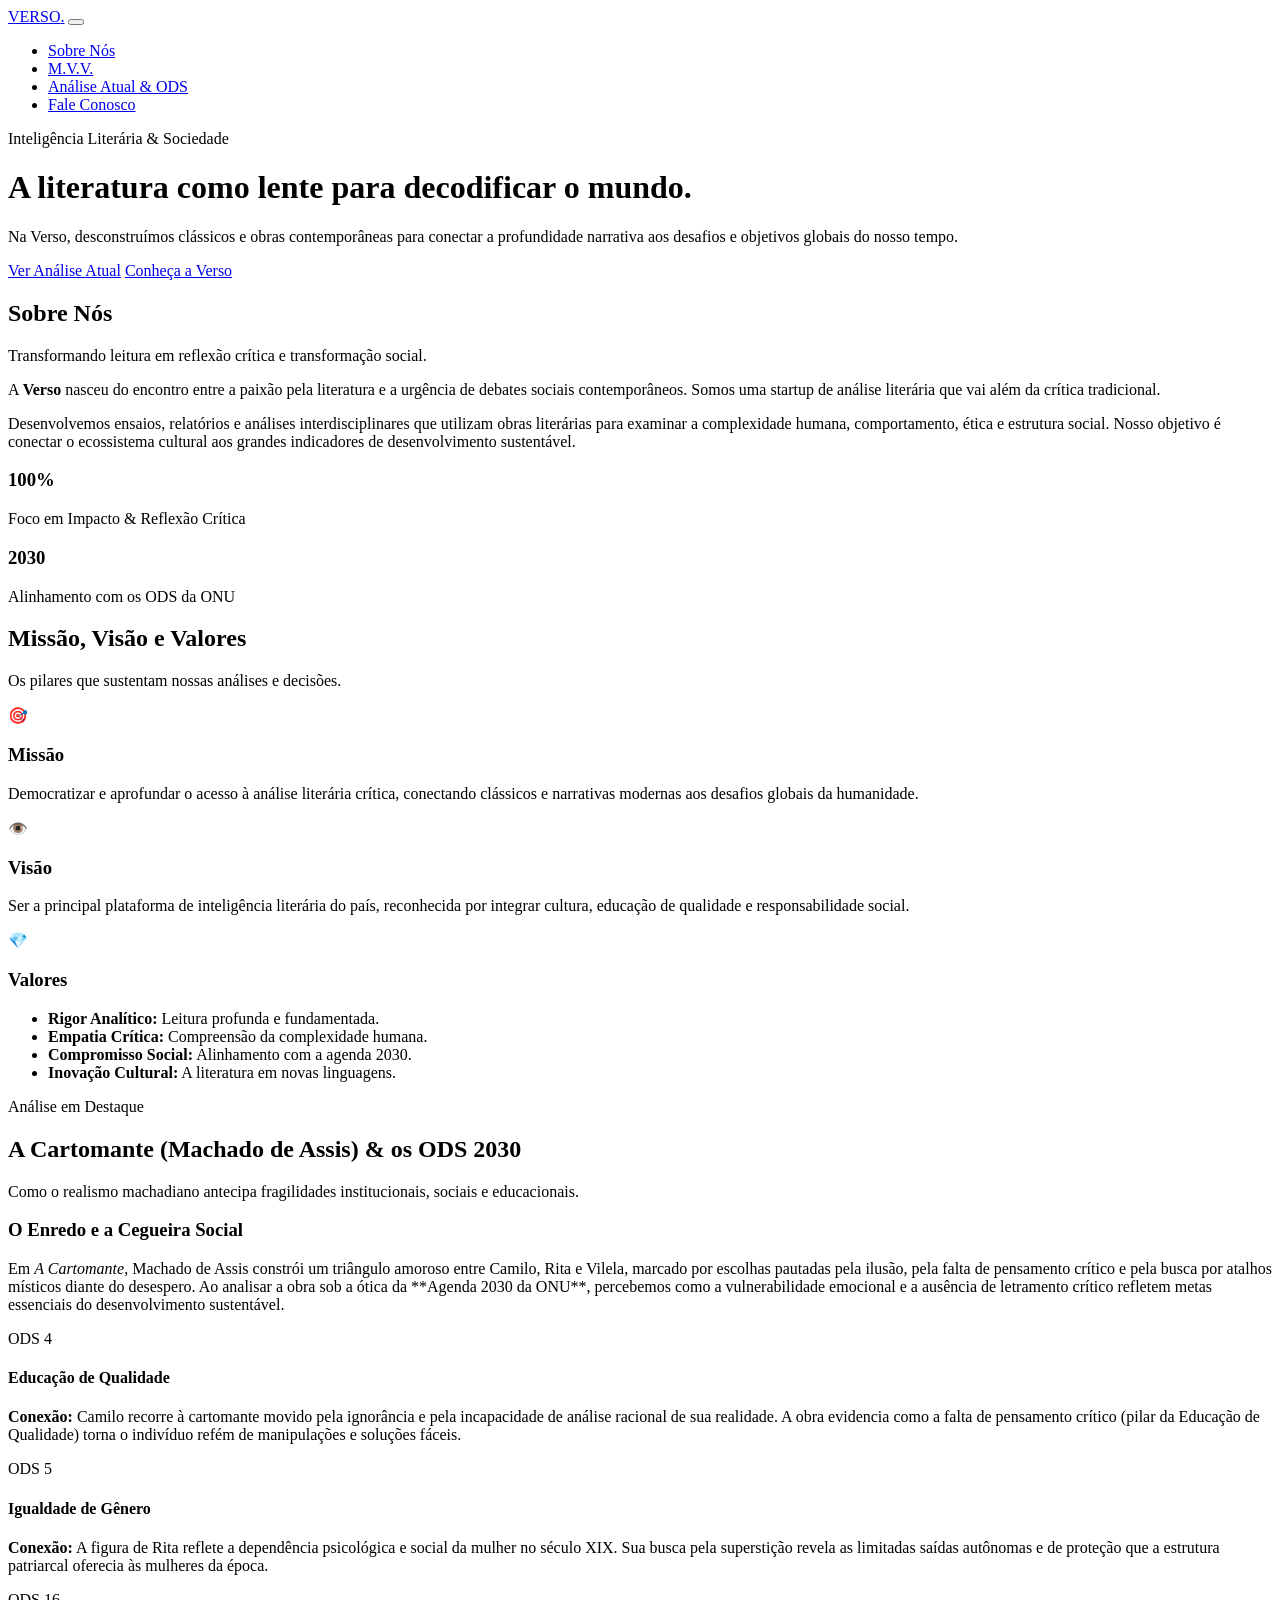
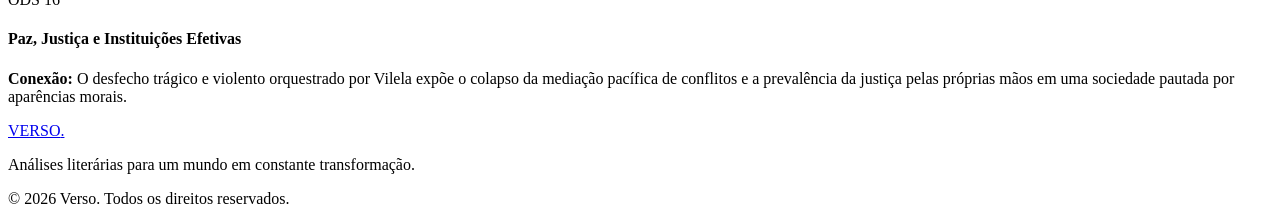
==== index.html @ 33c8052c "commit" ====
<!DOCTYPE html>
<html lang="pt-BR">
<head>
  <meta charset="UTF-8">
  <meta name="viewport" content="width=device-width, initial-scale=1.0">
  <title>Verso — Análises Literárias & Impacto Social</title>
  
  <!-- Fontes do Google -->
  <link rel="preconnect" href="https://fonts.googleapis.com">
  <link rel="preconnect" href="https://fonts.gstatic.com" crossorigin>
  <link href="https://fonts.googleapis.com/css2?family=Cormorant+Garamond:wght@400;600;700&family=Inter:wght@300;400;500;600&display=swap" rel="stylesheet">
  
  <link rel="stylesheet" href="styles.css">
</head>
<body>

  <!-- Navegação -->
  <nav class="navbar" id="navbar">
    <div class="container nav-container">
      <a href="#" class="logo">VERSO<span>.</span></a>
      <button class="nav-toggle" id="navToggle" aria-label="Abrir Menu">
        <span></span>
        <span></span>
      </button>
      <ul class="nav-links" id="navLinks">
        <li><a href="#sobre">Sobre Nós</a></li>
        <li><a href="#mvv">M.V.V.</a></li>
        <li><a href="#analise-ods">Análise Atual & ODS</a></li>
        <li><a href="#contato" class="btn-nav">Fale Conosco</a></li>
      </ul>
    </div>
  </nav>

  <!-- Hero Section -->
  <header class="hero">
    <div class="container hero-content">
      <span class="badge">Inteligência Literária & Sociedade</span>
      <h1>A literatura como lente para decodificar o mundo.</h1>
      <p>Na Verso, desconstruímos clássicos e obras contemporâneas para conectar a profundidade narrativa aos desafios e objetivos globais do nosso tempo.</p>
      <div class="hero-actions">
        <a href="#analise-ods" class="btn btn-primary">Ver Análise Atual</a>
        <a href="#sobre" class="btn btn-secondary">Conheça a Verso</a>
      </div>
    </div>
  </header>

  <!-- Sobre Nós -->
  <section id="sobre" class="section">
    <div class="container">
      <div class="section-header">
        <h2>Sobre Nós</h2>
        <p class="subtitle">Transformando leitura em reflexão crítica e transformação social.</p>
      </div>
      <div class="grid grid-2">
        <div class="about-text">
          <p>A <strong>Verso</strong> nasceu do encontro entre a paixão pela literatura e a urgência de debates sociais contemporâneos. Somos uma startup de análise literária que vai além da crítica tradicional.</p>
          <p>Desenvolvemos ensaios, relatórios e análises interdisciplinares que utilizam obras literárias para examinar a complexidade humana, comportamento, ética e estrutura social. Nosso objetivo é conectar o ecossistema cultural aos grandes indicadores de desenvolvimento sustentável.</p>
        </div>
        <div class="about-stats">
          <div class="stat-card">
            <h3>100%</h3>
            <p>Foco em Impacto & Reflexão Crítica</p>
          </div>
          <div class="stat-card">
            <h3>2030</h3>
            <p>Alinhamento com os ODS da ONU</p>
          </div>
        </div>
      </div>
    </div>
  </section>

  <!-- Missão, Visão e Valores -->
  <section id="mvv" class="section bg-alt">
    <div class="container">
      <div class="section-header">
        <h2>Missão, Visão e Valores</h2>
        <p class="subtitle">Os pilares que sustentam nossas análises e decisões.</p>
      </div>
      <div class="grid grid-3">
        <div class="card mvv-card">
          <div class="card-icon">🎯</div>
          <h3>Missão</h3>
          <p>Democratizar e aprofundar o acesso à análise literária crítica, conectando clássicos e narrativas modernas aos desafios globais da humanidade.</p>
        </div>
        <div class="card mvv-card">
          <div class="card-icon">👁️</div>
          <h3>Visão</h3>
          <p>Ser a principal plataforma de inteligência literária do país, reconhecida por integrar cultura, educação de qualidade e responsabilidade social.</p>
        </div>
        <div class="card mvv-card">
          <div class="card-icon">💎</div>
          <h3>Valores</h3>
          <ul>
            <li><strong>Rigor Analítico:</strong> Leitura profunda e fundamentada.</li>
            <li><strong>Empatia Crítica:</strong> Compreensão da complexidade humana.</li>
            <li><strong>Compromisso Social:</strong> Alinhamento com a agenda 2030.</li>
            <li><strong>Inovação Cultural:</strong> A literatura em novas linguagens.</li>
          </ul>
        </div>
      </div>
    </div>
  </section>

  <!-- Análise Atual & ODS 2030 -->
  <section id="analise-ods" class="section">
    <div class="container">
      <div class="section-header">
        <span class="badge badge-accent">Análise em Destaque</span>
        <h2>A Cartomante (Machado de Assis) & os ODS 2030</h2>
        <p class="subtitle">Como o realismo machadiano antecipa fragilidades institucionais, sociais e educacionais.</p>
      </div>

      <div class="analise-wrapper">
        <div class="analise-intro card">
          <h3>O Enredo e a Cegueira Social</h3>
          <p>Em <em>A Cartomante</em>, Machado de Assis constrói um triângulo amoroso entre Camilo, Rita e Vilela, marcado por escolhas pautadas pela ilusão, pela falta de pensamento crítico e pela busca por atalhos místicos diante do desespero. Ao analisar a obra sob a ótica da **Agenda 2030 da ONU**, percebemos como a vulnerabilidade emocional e a ausência de letramento crítico refletem metas essenciais do desenvolvimento sustentável.</p>
        </div>

        <div class="grid grid-3 ods-grid">
          <!-- ODS 4 -->
          <div class="card ods-card">
            <div class="ods-number">ODS 4</div>
            <h4>Educação de Qualidade</h4>
            <p><strong>Conexão:</strong> Camilo recorre à cartomante movido pela ignorância e pela incapacidade de análise racional de sua realidade. A obra evidencia como a falta de pensamento crítico (pilar da Educação de Qualidade) torna o indivíduo refém de manipulações e soluções fáceis.</p>
          </div>

          <!-- ODS 5 -->
          <div class="card ods-card">
            <div class="ods-number">ODS 5</div>
            <h4>Igualdade de Gênero</h4>
            <p><strong>Conexão:</strong> A figura de Rita reflete a dependência psicológica e social da mulher no século XIX. Sua busca pela superstição revela as limitadas saídas autônomas e de proteção que a estrutura patriarcal oferecia às mulheres da época.</p>
          </div>

          <!-- ODS 16 -->
          <div class="card ods-card">
            <div class="ods-number">ODS 16</div>
            <h4>Paz, Justiça e Instituições Efetivas</h4>
            <p><strong>Conexão:</strong> O desfecho trágico e violento orquestrado por Vilela expõe o colapso da mediação pacífica de conflitos e a prevalência da justiça pelas próprias mãos em uma sociedade pautada por aparências morais.</p>
          </div>
        </div>
      </div>
    </div>
  </section>

  <!-- Rodapé -->
  <footer id="contato" class="footer">
    <div class="container footer-container">
      <div class="footer-brand">
        <a href="#" class="logo">VERSO<span>.</span></a>
        <p>Análises literárias para um mundo em constante transformação.</p>
      </div>
      <div class="footer-bottom">
        <p>&copy; 2026 Verso. Todos os direitos reservados.</p>
      </div>
    </div>
  </footer>

  <script src="script.js"></script>
</body>
</html>
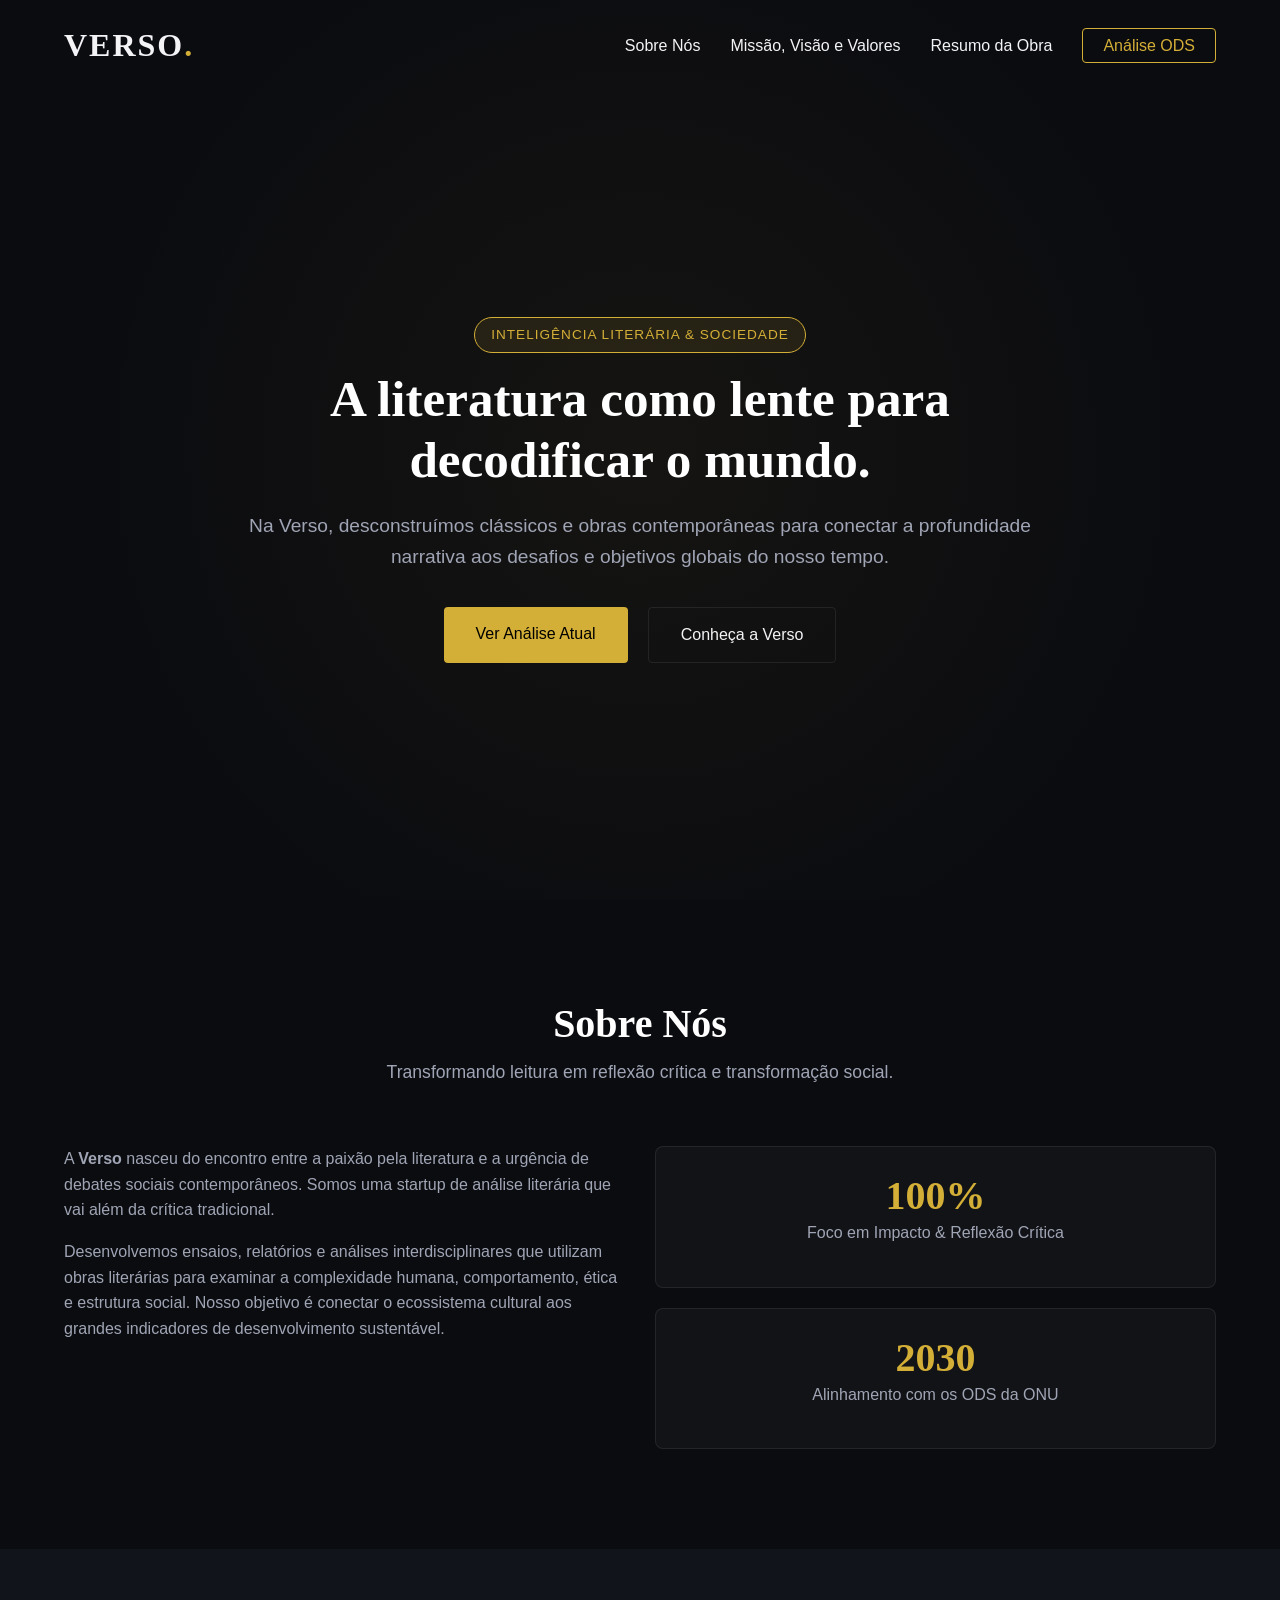
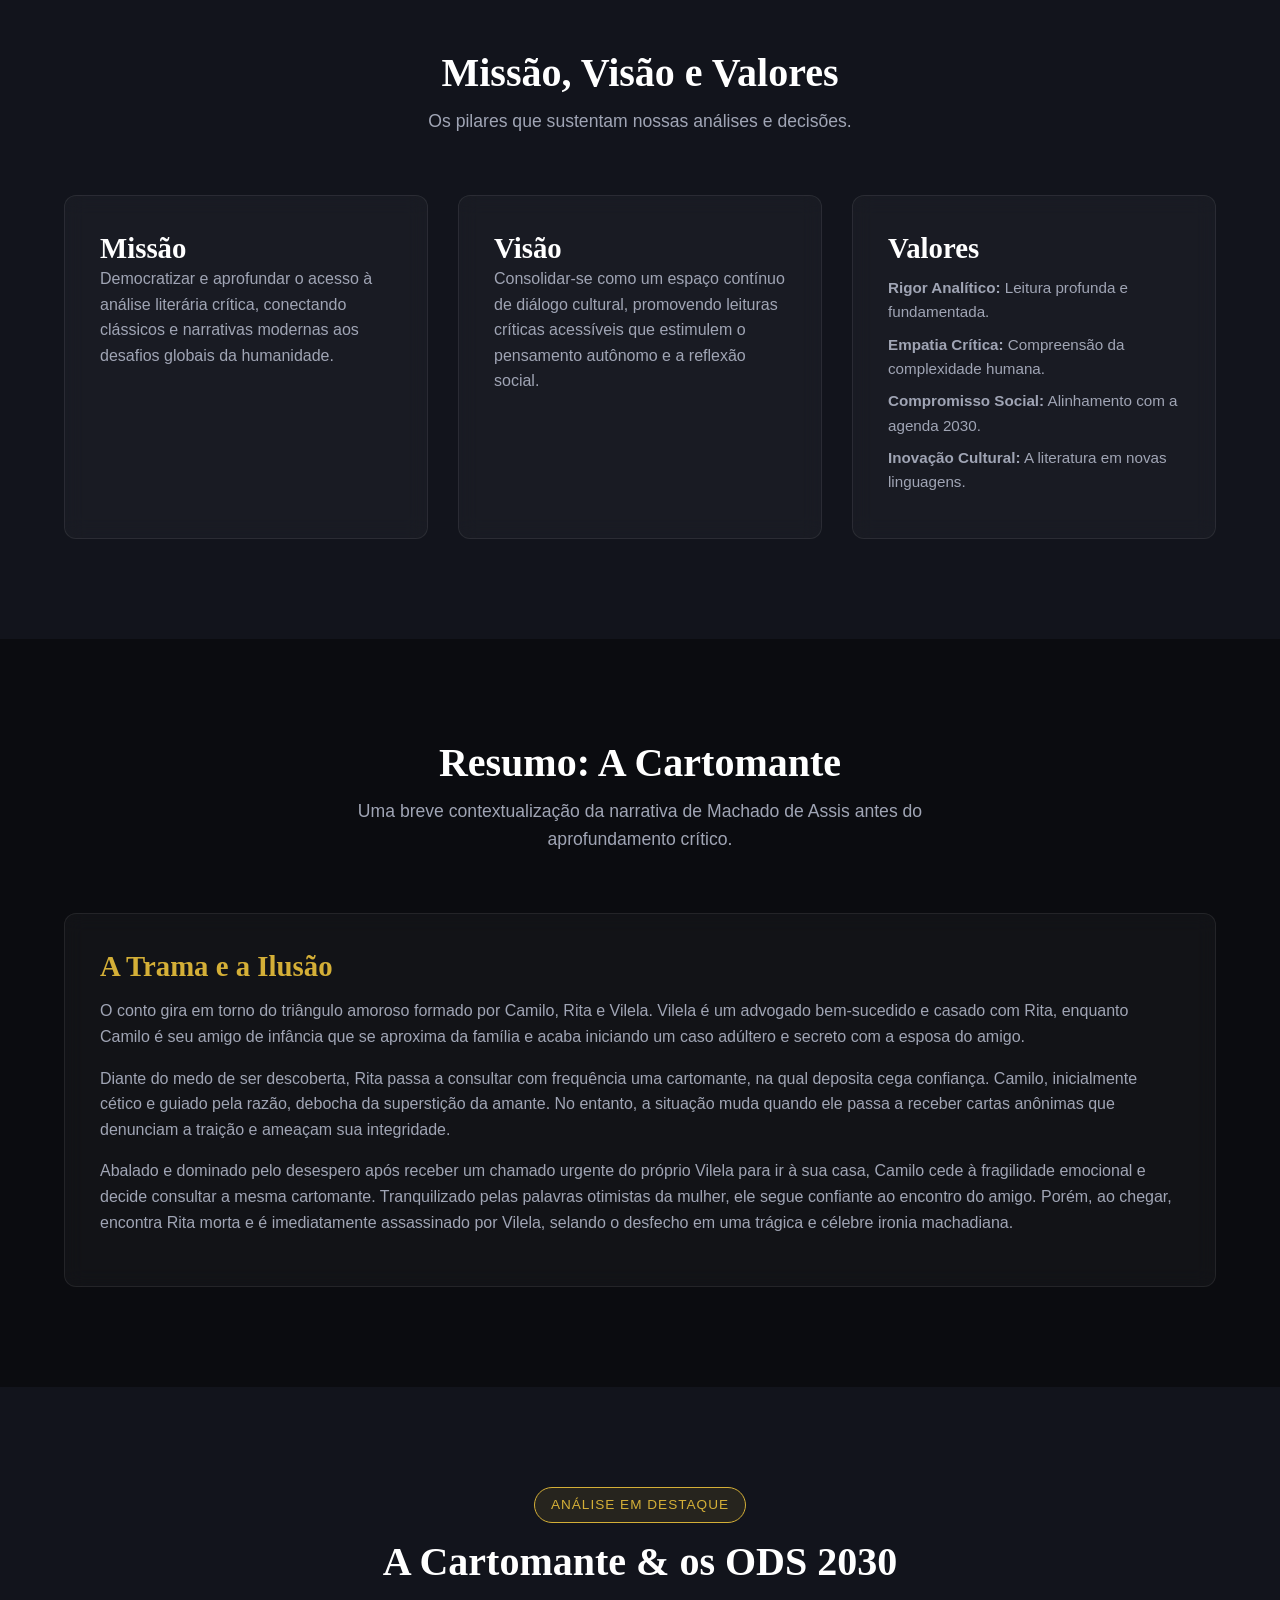
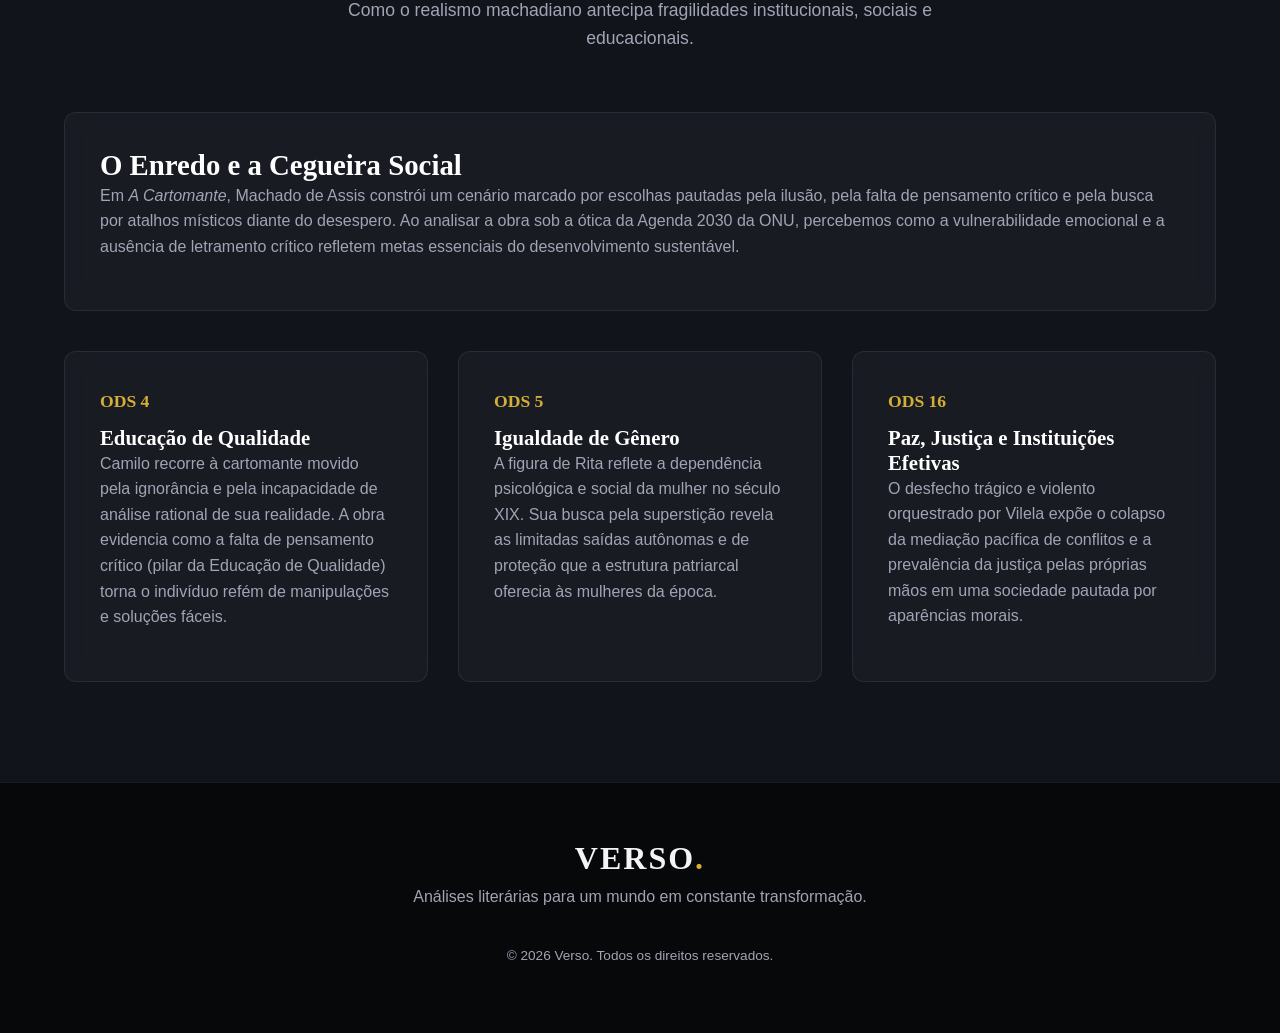
==== commit e6aae83b: "commit" ====
--- a/index.html
+++ b/index.html
@@ -3,14 +3,14 @@
 <head>
   <meta charset="UTF-8">
   <meta name="viewport" content="width=device-width, initial-scale=1.0">
-  <title>Verso — Análises Literárias & Impacto Social</title>
+  <title>Verso — Análises Literárias</title>
   
   <!-- Fontes do Google -->
   <link rel="preconnect" href="https://fonts.googleapis.com">
   <link rel="preconnect" href="https://fonts.gstatic.com" crossorigin>
   <link href="https://fonts.googleapis.com/css2?family=Cormorant+Garamond:wght@400;600;700&family=Inter:wght@300;400;500;600&display=swap" rel="stylesheet">
   
-  <link rel="stylesheet" href="styles.css">
+  <link rel="stylesheet" href="style.css">
 </head>
 <body>
 
@@ -24,9 +24,9 @@
       </button>
       <ul class="nav-links" id="navLinks">
         <li><a href="#sobre">Sobre Nós</a></li>
-        <li><a href="#mvv">M.V.V.</a></li>
-        <li><a href="#analise-ods">Análise Atual & ODS</a></li>
-        <li><a href="#contato" class="btn-nav">Fale Conosco</a></li>
+        <li><a href="#mvv">Missão, Visão e Valores</a></li>
+        <li><a href="#resumo">Resumo da Obra</a></li>
+        <li><a href="#analise-ods" class="btn-nav">Análise ODS</a></li>
       </ul>
     </div>
   </nav>
@@ -79,17 +79,14 @@
       </div>
       <div class="grid grid-3">
         <div class="card mvv-card">
-          <div class="card-icon">🎯</div>
           <h3>Missão</h3>
           <p>Democratizar e aprofundar o acesso à análise literária crítica, conectando clássicos e narrativas modernas aos desafios globais da humanidade.</p>
         </div>
         <div class="card mvv-card">
-          <div class="card-icon">👁️</div>
           <h3>Visão</h3>
-          <p>Ser a principal plataforma de inteligência literária do país, reconhecida por integrar cultura, educação de qualidade e responsabilidade social.</p>
+          <p>Consolidar-se como um espaço contínuo de diálogo cultural, promovendo leituras críticas acessíveis que estimulem o pensamento autônomo e a reflexão social.</p>
         </div>
         <div class="card mvv-card">
-          <div class="card-icon">💎</div>
           <h3>Valores</h3>
           <ul>
             <li><strong>Rigor Analítico:</strong> Leitura profunda e fundamentada.</li>
@@ -102,19 +99,35 @@
     </div>
   </section>
 
+  <!-- Resumo da Obra -->
+  <section id="resumo" class="section">
+    <div class="container">
+      <div class="section-header">
+        <h2>Resumo: A Cartomante</h2>
+        <p class="subtitle">Uma breve contextualização da narrativa de Machado de Assis antes do aprofundamento crítico.</p>
+      </div>
+      <div class="card resumo-card">
+        <h3>A Trama e a Ilusão</h3>
+        <p>O conto gira em torno do triângulo amoroso formado por Camilo, Rita e Vilela. Vilela é um advogado bem-sucedido e casado com Rita, enquanto Camilo é seu amigo de infância que se aproxima da família e acaba iniciando um caso adúltero e secreto com a esposa do amigo.</p>
+        <p>Diante do medo de ser descoberta, Rita passa a consultar com frequência uma cartomante, na qual deposita cega confiança. Camilo, inicialmente cético e guiado pela razão, debocha da superstição da amante. No entanto, a situação muda quando ele passa a receber cartas anônimas que denunciam a traição e ameaçam sua integridade.</p>
+        <p>Abalado e dominado pelo desespero após receber um chamado urgente do próprio Vilela para ir à sua casa, Camilo cede à fragilidade emocional e decide consultar a mesma cartomante. Tranquilizado pelas palavras otimistas da mulher, ele segue confiante ao encontro do amigo. Porém, ao chegar, encontra Rita morta e é imediatamente assassinado por Vilela, selando o desfecho em uma trágica e célebre ironia machadiana.</p>
+      </div>
+    </div>
+  </section>
+
   <!-- Análise Atual & ODS 2030 -->
-  <section id="analise-ods" class="section">
+  <section id="analise-ods" class="section bg-alt">
     <div class="container">
       <div class="section-header">
         <span class="badge badge-accent">Análise em Destaque</span>
-        <h2>A Cartomante (Machado de Assis) & os ODS 2030</h2>
+        <h2>A Cartomante & os ODS 2030</h2>
         <p class="subtitle">Como o realismo machadiano antecipa fragilidades institucionais, sociais e educacionais.</p>
       </div>
 
       <div class="analise-wrapper">
         <div class="analise-intro card">
           <h3>O Enredo e a Cegueira Social</h3>
-          <p>Em <em>A Cartomante</em>, Machado de Assis constrói um triângulo amoroso entre Camilo, Rita e Vilela, marcado por escolhas pautadas pela ilusão, pela falta de pensamento crítico e pela busca por atalhos místicos diante do desespero. Ao analisar a obra sob a ótica da **Agenda 2030 da ONU**, percebemos como a vulnerabilidade emocional e a ausência de letramento crítico refletem metas essenciais do desenvolvimento sustentável.</p>
+          <p>Em <em>A Cartomante</em>, Machado de Assis constrói um cenário marcado por escolhas pautadas pela ilusão, pela falta de pensamento crítico e pela busca por atalhos místicos diante do desespero. Ao analisar a obra sob a ótica da Agenda 2030 da ONU, percebemos como a vulnerabilidade emocional e a ausência de letramento crítico refletem metas essenciais do desenvolvimento sustentável.</p>
         </div>
 
         <div class="grid grid-3 ods-grid">
@@ -122,21 +135,21 @@
           <div class="card ods-card">
             <div class="ods-number">ODS 4</div>
             <h4>Educação de Qualidade</h4>
-            <p><strong>Conexão:</strong> Camilo recorre à cartomante movido pela ignorância e pela incapacidade de análise racional de sua realidade. A obra evidencia como a falta de pensamento crítico (pilar da Educação de Qualidade) torna o indivíduo refém de manipulações e soluções fáceis.</p>
+            <p>Camilo recorre à cartomante movido pela ignorância e pela incapacidade de análise rational de sua realidade. A obra evidencia como a falta de pensamento crítico (pilar da Educação de Qualidade) torna o indivíduo refém de manipulações e soluções fáceis.</p>
           </div>
 
           <!-- ODS 5 -->
           <div class="card ods-card">
             <div class="ods-number">ODS 5</div>
             <h4>Igualdade de Gênero</h4>
-            <p><strong>Conexão:</strong> A figura de Rita reflete a dependência psicológica e social da mulher no século XIX. Sua busca pela superstição revela as limitadas saídas autônomas e de proteção que a estrutura patriarcal oferecia às mulheres da época.</p>
+            <p>A figura de Rita reflete a dependência psicológica e social da mulher no século XIX. Sua busca pela superstição revela as limitadas saídas autônomas e de proteção que a estrutura patriarcal oferecia às mulheres da época.</p>
           </div>
 
           <!-- ODS 16 -->
           <div class="card ods-card">
             <div class="ods-number">ODS 16</div>
             <h4>Paz, Justiça e Instituições Efetivas</h4>
-            <p><strong>Conexão:</strong> O desfecho trágico e violento orquestrado por Vilela expõe o colapso da mediação pacífica de conflitos e a prevalência da justiça pelas próprias mãos em uma sociedade pautada por aparências morais.</p>
+            <p>O desfecho trágico e violento orquestrado por Vilela expõe o colapso da mediação pacífica de conflitos e a prevalência da justiça pelas próprias mãos em uma sociedade pautada por aparências morais.</p>
           </div>
         </div>
       </div>
@@ -144,7 +157,7 @@
   </section>
 
   <!-- Rodapé -->
-  <footer id="contato" class="footer">
+  <footer class="footer">
     <div class="container footer-container">
       <div class="footer-brand">
         <a href="#" class="logo">VERSO<span>.</span></a>
@@ -156,6 +169,6 @@
     </div>
   </footer>
 
-  <script src="script.js"></script>
+  <script src="js.js"></script>
 </body>
 </html>
--- a/style.css
+++ b/style.css
@@ -0,0 +1,352 @@
+/* Variáveis Globais e Reset */
+:root {
+  --bg-color: #0b0c10;
+  --bg-alt-color: #12141c;
+  --card-bg: rgba(255, 255, 255, 0.03);
+  --card-border: rgba(255, 255, 255, 0.08);
+  
+  --primary-color: #f4f4f7;
+  --secondary-color: #a0a5b5;
+  --accent-color: #d4af37;
+  --accent-hover: #f1c40f;
+  
+  --font-serif: 'Cormorant Garamond', Georgia, serif;
+  --font-sans: 'Inter', -apple-system, BlinkMacSystemFont, sans-serif;
+  
+  --transition: all 0.3s cubic-bezier(0.25, 0.8, 0.25, 1);
+  --max-width: 1200px;
+}
+
+* {
+  margin: 0;
+  padding: 0;
+  box-sizing: border-box;
+}
+
+html {
+  scroll-behavior: smooth;
+}
+
+body {
+  background-color: var(--bg-color);
+  color: var(--primary-color);
+  font-family: var(--font-sans);
+  line-height: 1.6;
+  overflow-x: hidden;
+}
+
+h1, h2, h3, h4 {
+  font-family: var(--font-serif);
+  font-weight: 700;
+  line-height: 1.2;
+  color: #ffffff;
+}
+
+h1 { font-size: 3.2rem; }
+h2 { font-size: 2.5rem; }
+h3 { font-size: 1.8rem; }
+h4 { font-size: 1.3rem; }
+
+p {
+  color: var(--secondary-color);
+  font-weight: 300;
+  margin-bottom: 1rem;
+}
+
+a {
+  text-decoration: none;
+  color: inherit;
+  transition: var(--transition);
+}
+
+.container {
+  width: 90%;
+  max-width: var(--max-width);
+  margin: 0 auto;
+}
+
+.section {
+  padding: 100px 0;
+}
+
+.bg-alt {
+  background-color: var(--bg-alt-color);
+}
+
+.section-header {
+  text-align: center;
+  margin-bottom: 60px;
+}
+
+.section-header .subtitle {
+  font-size: 1.1rem;
+  max-width: 600px;
+  margin: 10px auto 0;
+}
+
+.badge {
+  display: inline-block;
+  padding: 6px 16px;
+  background: rgba(212, 175, 55, 0.1);
+  border: 1px solid var(--accent-color);
+  color: var(--accent-color);
+  border-radius: 50px;
+  font-size: 0.85rem;
+  text-transform: uppercase;
+  letter-spacing: 1px;
+  margin-bottom: 15px;
+}
+
+.btn {
+  display: inline-block;
+  padding: 14px 32px;
+  border-radius: 4px;
+  font-weight: 500;
+  cursor: pointer;
+  transition: var(--transition);
+}
+
+.btn-primary {
+  background-color: var(--accent-color);
+  color: #000;
+}
+
+.btn-primary:hover {
+  background-color: #e5be48;
+  transform: translateY(-2px);
+}
+
+.btn-secondary {
+  border: 1px solid var(--card-border);
+  color: var(--primary-color);
+}
+
+.btn-secondary:hover {
+  background-color: rgba(255, 255, 255, 0.05);
+  border-color: var(--primary-color);
+}
+
+.grid {
+  display: grid;
+  gap: 30px;
+}
+
+.grid-2 { grid-template-columns: repeat(2, 1fr); }
+.grid-3 { grid-template-columns: repeat(3, 1fr); }
+
+.card {
+  background: var(--card-bg);
+  border: 1px solid var(--card-border);
+  border-radius: 12px;
+  padding: 35px;
+  backdrop-filter: blur(10px);
+  transition: var(--transition);
+}
+
+.card:hover {
+  border-color: rgba(212, 175, 55, 0.4);
+  transform: translateY(-5px);
+}
+
+.resumo-card h3 {
+  color: var(--accent-color);
+  margin-bottom: 15px;
+}
+
+.resumo-card p strong {
+  color: var(--primary-color);
+}
+
+.navbar {
+  position: fixed;
+  top: 0;
+  left: 0;
+  width: 100%;
+  z-index: 1000;
+  padding: 20px 0;
+  transition: var(--transition);
+}
+
+.navbar.scrolled {
+  background: rgba(11, 12, 16, 0.9);
+  backdrop-filter: blur(15px);
+  border-bottom: 1px solid var(--card-border);
+  padding: 15px 0;
+}
+
+.nav-container {
+  display: flex;
+  justify-content: space-between;
+  align-items: center;
+}
+
+.logo {
+  font-family: var(--font-serif);
+  font-size: 2rem;
+  font-weight: 700;
+  letter-spacing: 2px;
+}
+
+.logo span { color: var(--accent-color); }
+
+.nav-links {
+  display: flex;
+  list-style: none;
+  align-items: center;
+  gap: 30px;
+}
+
+.nav-links a:hover { color: var(--accent-color); }
+
+.btn-nav {
+  border: 1px solid var(--accent-color);
+  padding: 8px 20px;
+  border-radius: 4px;
+  color: var(--accent-color);
+}
+
+.btn-nav:hover {
+  background: var(--accent-color);
+  color: #000 !important;
+}
+
+.nav-toggle {
+  display: none;
+  background: none;
+  border: none;
+  cursor: pointer;
+}
+
+.nav-toggle span {
+  display: block;
+  width: 25px;
+  height: 2px;
+  background: var(--primary-color);
+  margin: 5px 0;
+  transition: var(--transition);
+}
+
+.hero {
+  min-height: 100vh;
+  display: flex;
+  align-items: center;
+  justify-content: center;
+  text-align: center;
+  padding-top: 80px;
+  background: radial-gradient(circle at center, rgba(212, 175, 55, 0.05) 0%, transparent 70%);
+}
+
+.hero-content {
+  max-width: 800px;
+}
+
+.hero h1 {
+  margin-bottom: 20px;
+}
+
+.hero p {
+  font-size: 1.2rem;
+  margin-bottom: 35px;
+}
+
+.hero-actions {
+  display: flex;
+  gap: 20px;
+  justify-content: center;
+}
+
+.about-stats {
+  display: flex;
+  flex-direction: column;
+  gap: 20px;
+}
+
+.stat-card {
+  background: var(--card-bg);
+  border: 1px solid var(--card-border);
+  padding: 25px;
+  border-radius: 8px;
+  text-align: center;
+}
+
+.stat-card h3 {
+  font-size: 2.5rem;
+  color: var(--accent-color);
+}
+
+.mvv-card ul {
+  list-style: none;
+  margin-top: 10px;
+}
+
+.mvv-card ul li {
+  color: var(--secondary-color);
+  font-size: 0.95rem;
+  margin-bottom: 8px;
+}
+
+.analise-intro {
+  margin-bottom: 40px;
+}
+
+.ods-card {
+  position: relative;
+  overflow: hidden;
+}
+
+.ods-number {
+  font-family: var(--font-serif);
+  font-size: 1.1rem;
+  font-weight: 700;
+  color: var(--accent-color);
+  margin-bottom: 10px;
+}
+
+.footer {
+  padding: 50px 0;
+  border-top: 1px solid var(--card-border);
+  background: #07080a;
+}
+
+.footer-container {
+  display: flex;
+  flex-direction: column;
+  align-items: center;
+  text-align: center;
+  gap: 20px;
+}
+
+.footer-bottom {
+  font-size: 0.85rem;
+  color: var(--secondary-color);
+}
+
+/* Responsividade */
+@media (max-width: 900px) {
+  .grid-2, .grid-3 {
+    grid-template-columns: 1fr;
+  }
+  
+  h1 { font-size: 2.4rem; }
+  h2 { font-size: 2rem; }
+  
+  .nav-toggle {
+    display: block;
+  }
+  
+  .nav-links {
+    position: fixed;
+    top: 70px;
+    right: -100%;
+    width: 100%;
+    height: calc(100vh - 70px);
+    background: var(--bg-color);
+    flex-direction: column;
+    justify-content: center;
+    transition: var(--transition);
+  }
+  
+  .nav-links.active {
+    right: 0;
+  }
+}
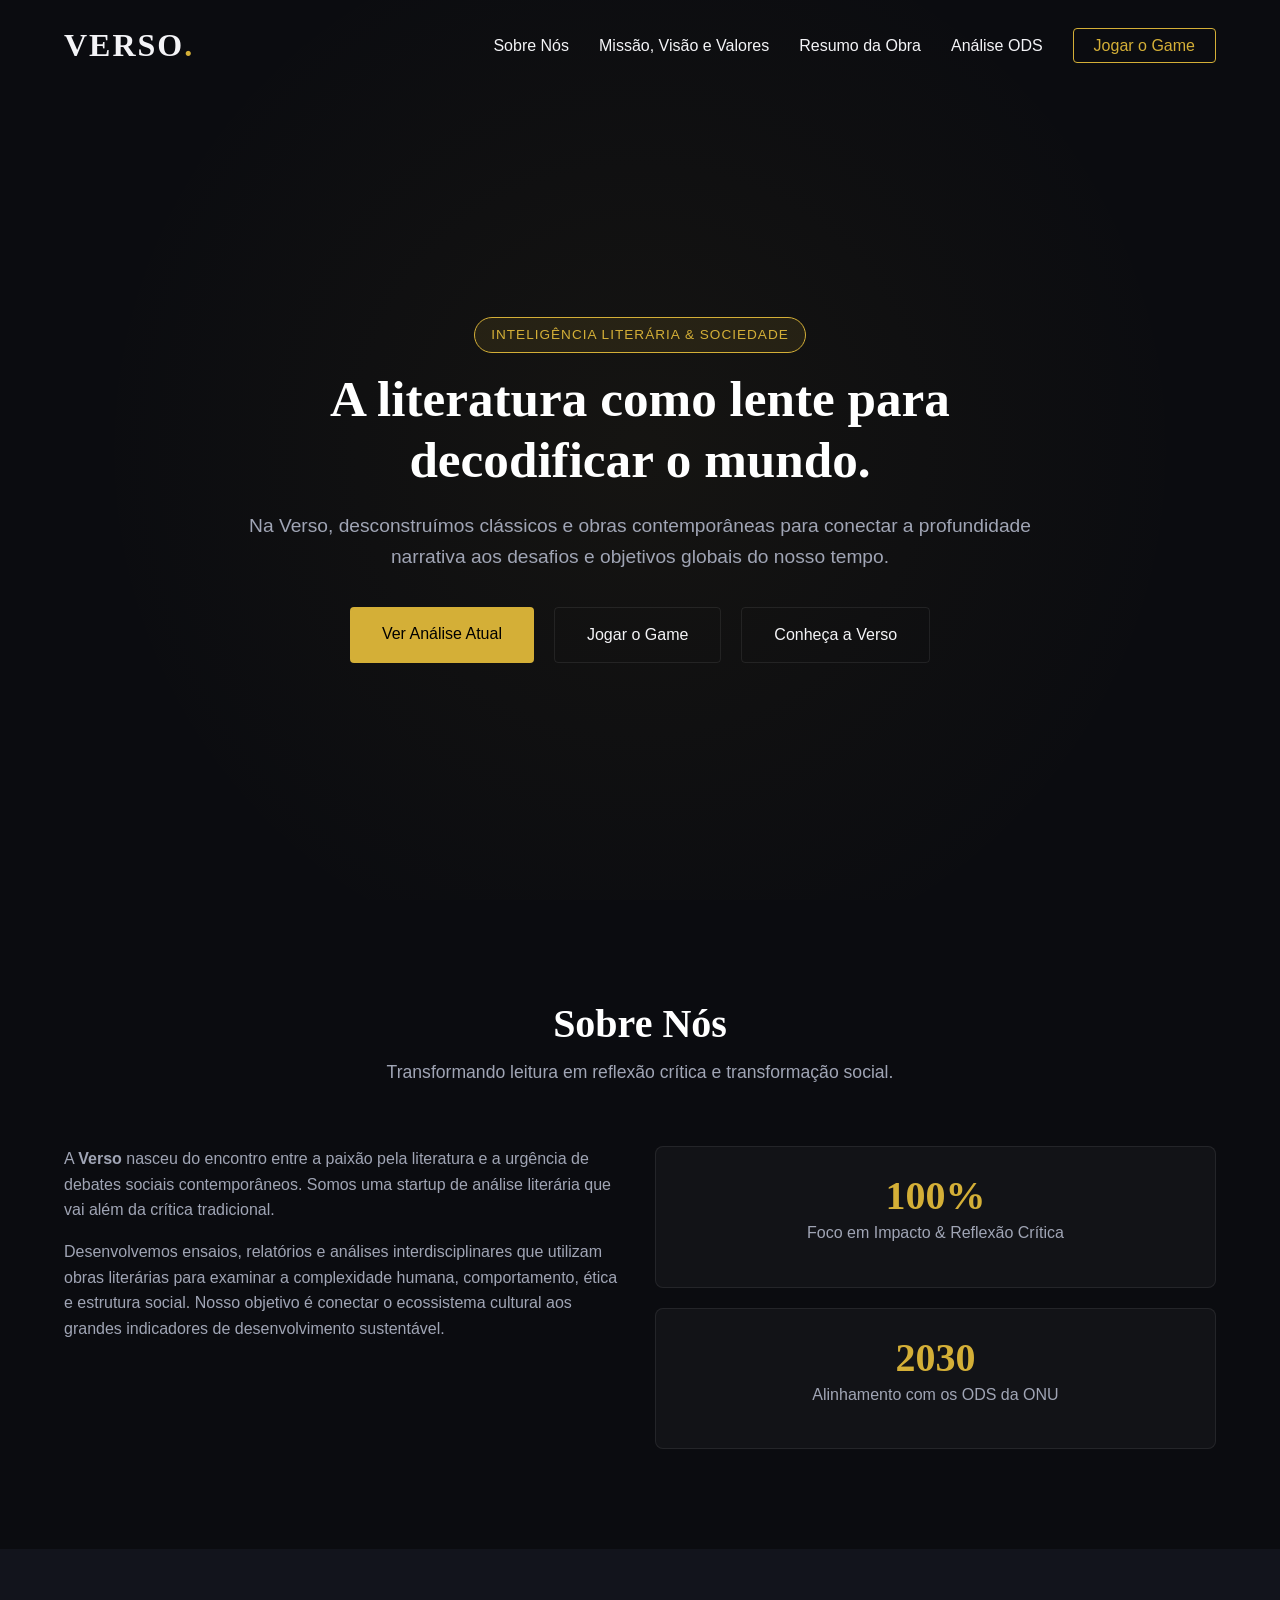
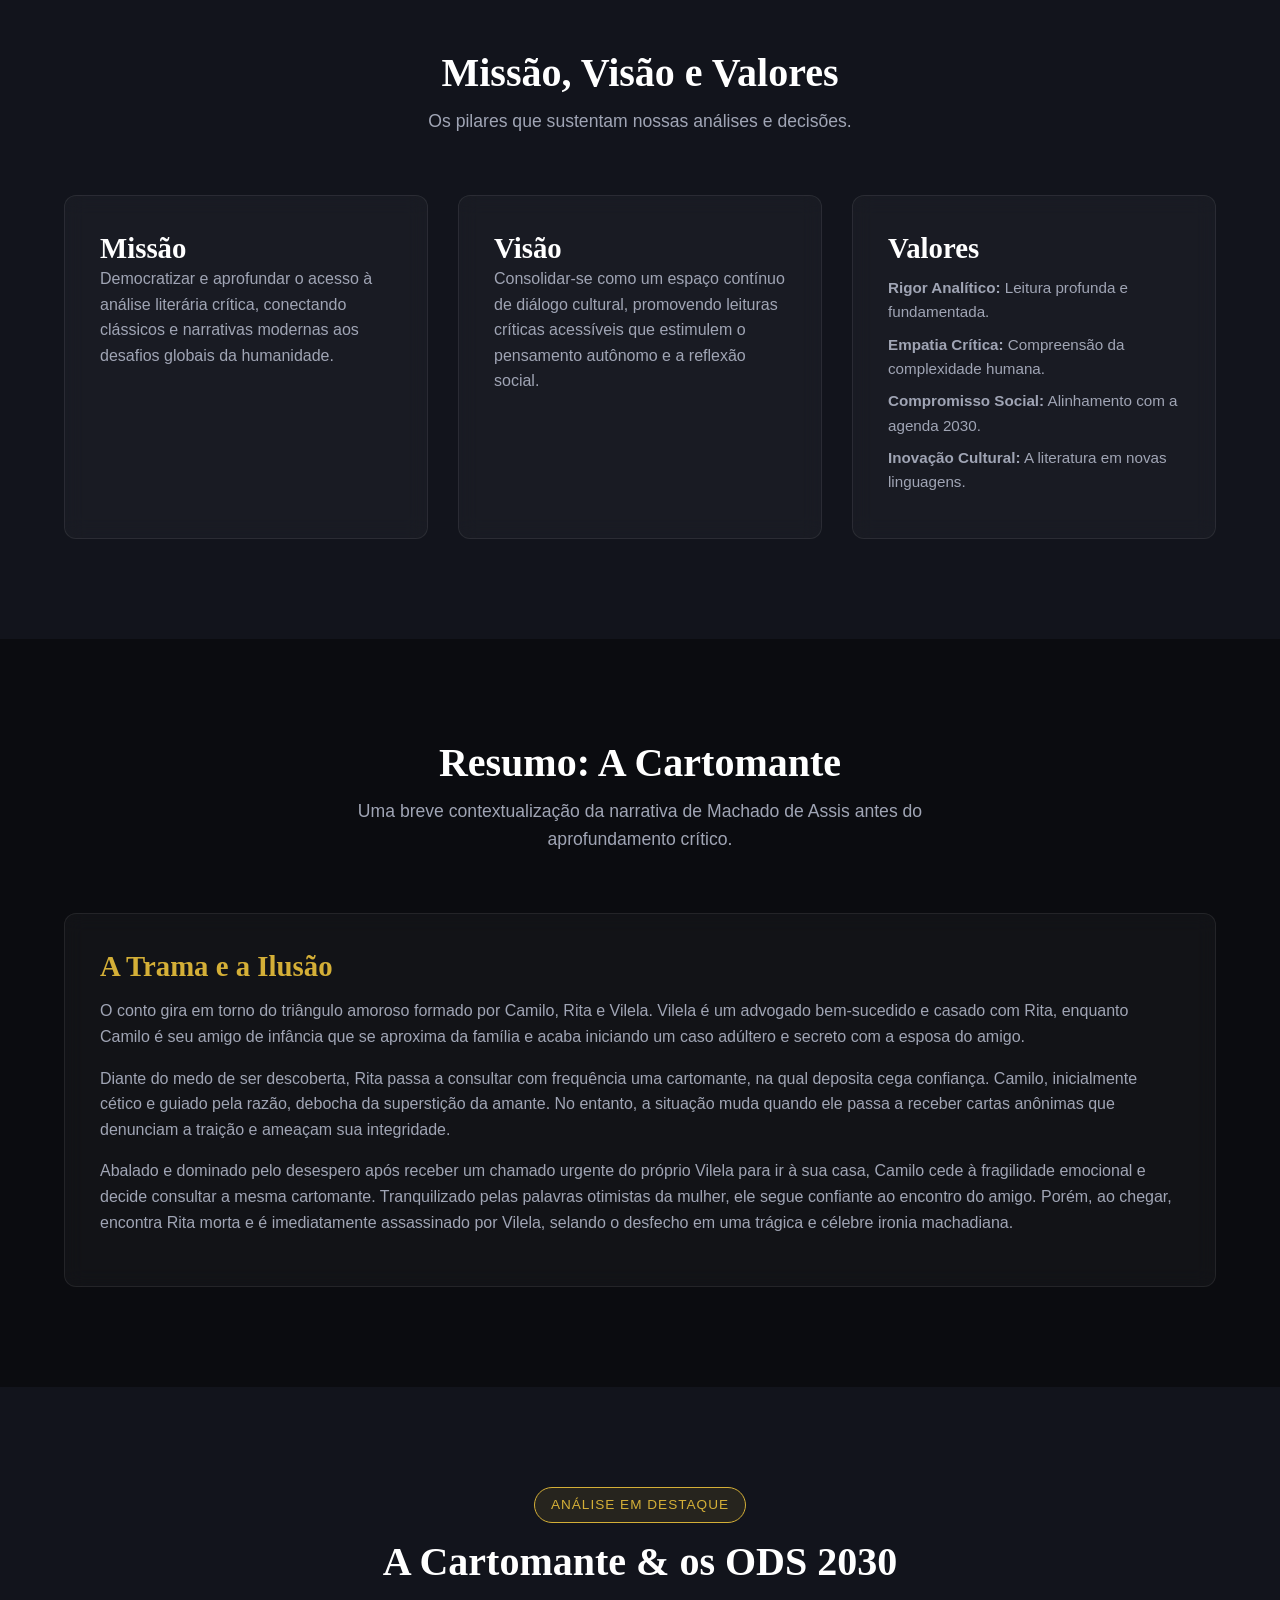
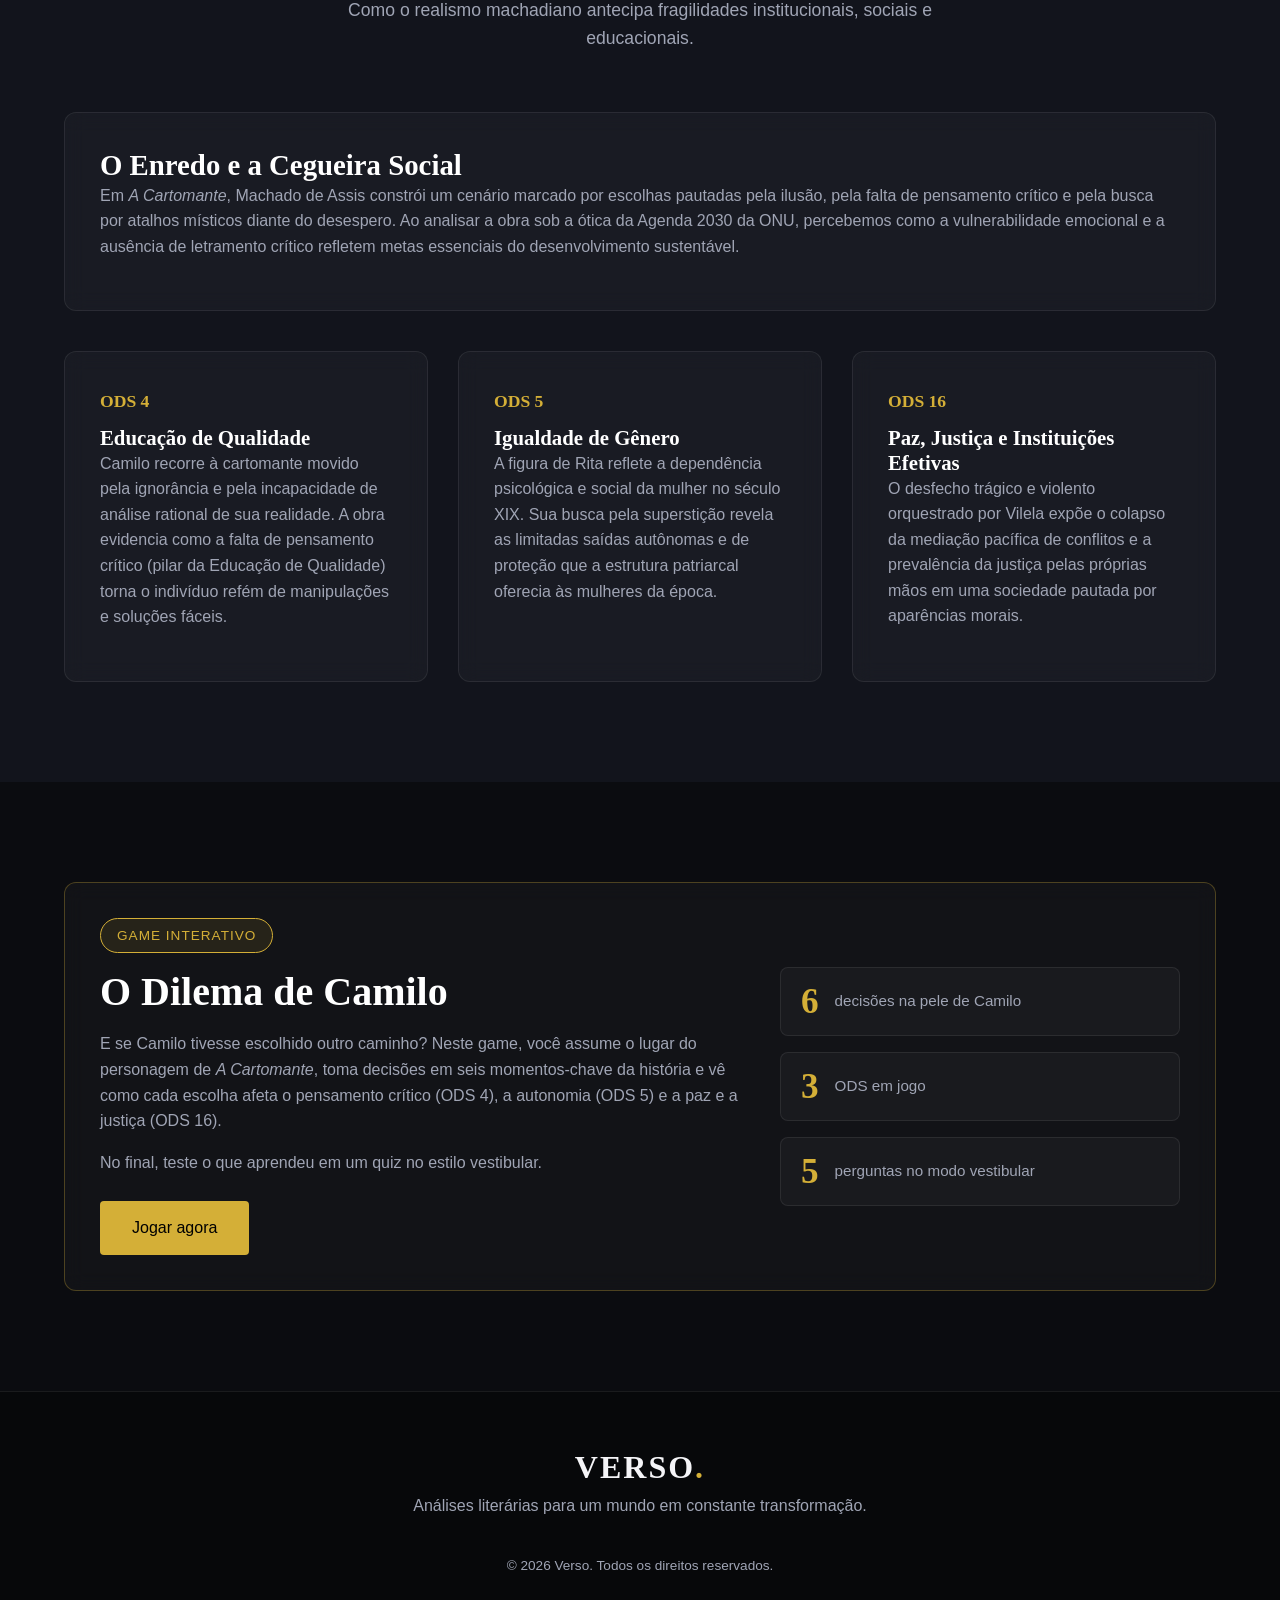
==== commit b174dc19: "jogo" ====
--- a/index.html
+++ b/index.html
@@ -3,7 +3,7 @@
 <head>
   <meta charset="UTF-8">
   <meta name="viewport" content="width=device-width, initial-scale=1.0">
-  <title>Verso — Análises Literárias</title>
+  <title>Verso</title>
   
   <!-- Fontes do Google -->
   <link rel="preconnect" href="https://fonts.googleapis.com">
@@ -26,7 +26,8 @@
         <li><a href="#sobre">Sobre Nós</a></li>
         <li><a href="#mvv">Missão, Visão e Valores</a></li>
         <li><a href="#resumo">Resumo da Obra</a></li>
-        <li><a href="#analise-ods" class="btn-nav">Análise ODS</a></li>
+        <li><a href="#analise-ods">Análise ODS</a></li>
+        <li><a href="game.html" class="btn-nav">Jogar o Game</a></li>
       </ul>
     </div>
   </nav>
@@ -39,6 +40,7 @@
       <p>Na Verso, desconstruímos clássicos e obras contemporâneas para conectar a profundidade narrativa aos desafios e objetivos globais do nosso tempo.</p>
       <div class="hero-actions">
         <a href="#analise-ods" class="btn btn-primary">Ver Análise Atual</a>
+        <a href="game.html" class="btn btn-secondary">Jogar o Game</a>
         <a href="#sobre" class="btn btn-secondary">Conheça a Verso</a>
       </div>
     </div>
@@ -156,6 +158,26 @@
     </div>
   </section>
 
+  <!-- Game -->
+  <section id="game" class="section">
+    <div class="container">
+      <div class="game-cta card">
+        <div class="game-cta-text">
+          <span class="badge">Game Interativo</span>
+          <h2>O Dilema de Camilo</h2>
+          <p>E se Camilo tivesse escolhido outro caminho? Neste game, você assume o lugar do personagem de <em>A Cartomante</em>, toma decisões em seis momentos-chave da história e vê como cada escolha afeta o pensamento crítico (ODS 4), a autonomia (ODS 5) e a paz e a justiça (ODS 16).</p>
+          <p>No final, teste o que aprendeu em um quiz no estilo vestibular.</p>
+          <a href="game.html" class="btn btn-primary">Jogar agora</a>
+        </div>
+        <ul class="game-cta-list">
+          <li><strong>6</strong><span>decisões na pele de Camilo</span></li>
+          <li><strong>3</strong><span>ODS em jogo</span></li>
+          <li><strong>5</strong><span>perguntas no modo vestibular</span></li>
+        </ul>
+      </div>
+    </div>
+  </section>
+
   <!-- Rodapé -->
   <footer class="footer">
     <div class="container footer-container">
--- a/style.css
+++ b/style.css
@@ -251,6 +251,7 @@
 
 .hero-actions {
   display: flex;
+  flex-wrap: wrap;
   gap: 20px;
   justify-content: center;
 }
@@ -302,6 +303,52 @@
   margin-bottom: 10px;
 }
 
+/* Chamada para o game */
+.game-cta {
+  display: grid;
+  grid-template-columns: 1.6fr 1fr;
+  gap: 40px;
+  align-items: center;
+  border-color: rgba(212, 175, 55, 0.3);
+}
+
+.game-cta-text h2 {
+  margin-bottom: 15px;
+}
+
+.game-cta-text .btn {
+  margin-top: 10px;
+}
+
+.game-cta-list {
+  list-style: none;
+  display: flex;
+  flex-direction: column;
+  gap: 16px;
+}
+
+.game-cta-list li {
+  display: flex;
+  align-items: center;
+  gap: 16px;
+  background: var(--card-bg);
+  border: 1px solid var(--card-border);
+  border-radius: 8px;
+  padding: 16px 20px;
+}
+
+.game-cta-list strong {
+  font-family: var(--font-serif);
+  font-size: 2.2rem;
+  color: var(--accent-color);
+  line-height: 1;
+}
+
+.game-cta-list span {
+  color: var(--secondary-color);
+  font-size: 0.95rem;
+}
+
 .footer {
   padding: 50px 0;
   border-top: 1px solid var(--card-border);
@@ -323,10 +370,10 @@
 
 /* Responsividade */
 @media (max-width: 900px) {
-  .grid-2, .grid-3 {
+  .grid-2, .grid-3, .game-cta {
     grid-template-columns: 1fr;
   }
-  
+
   h1 { font-size: 2.4rem; }
   h2 { font-size: 2rem; }
   
